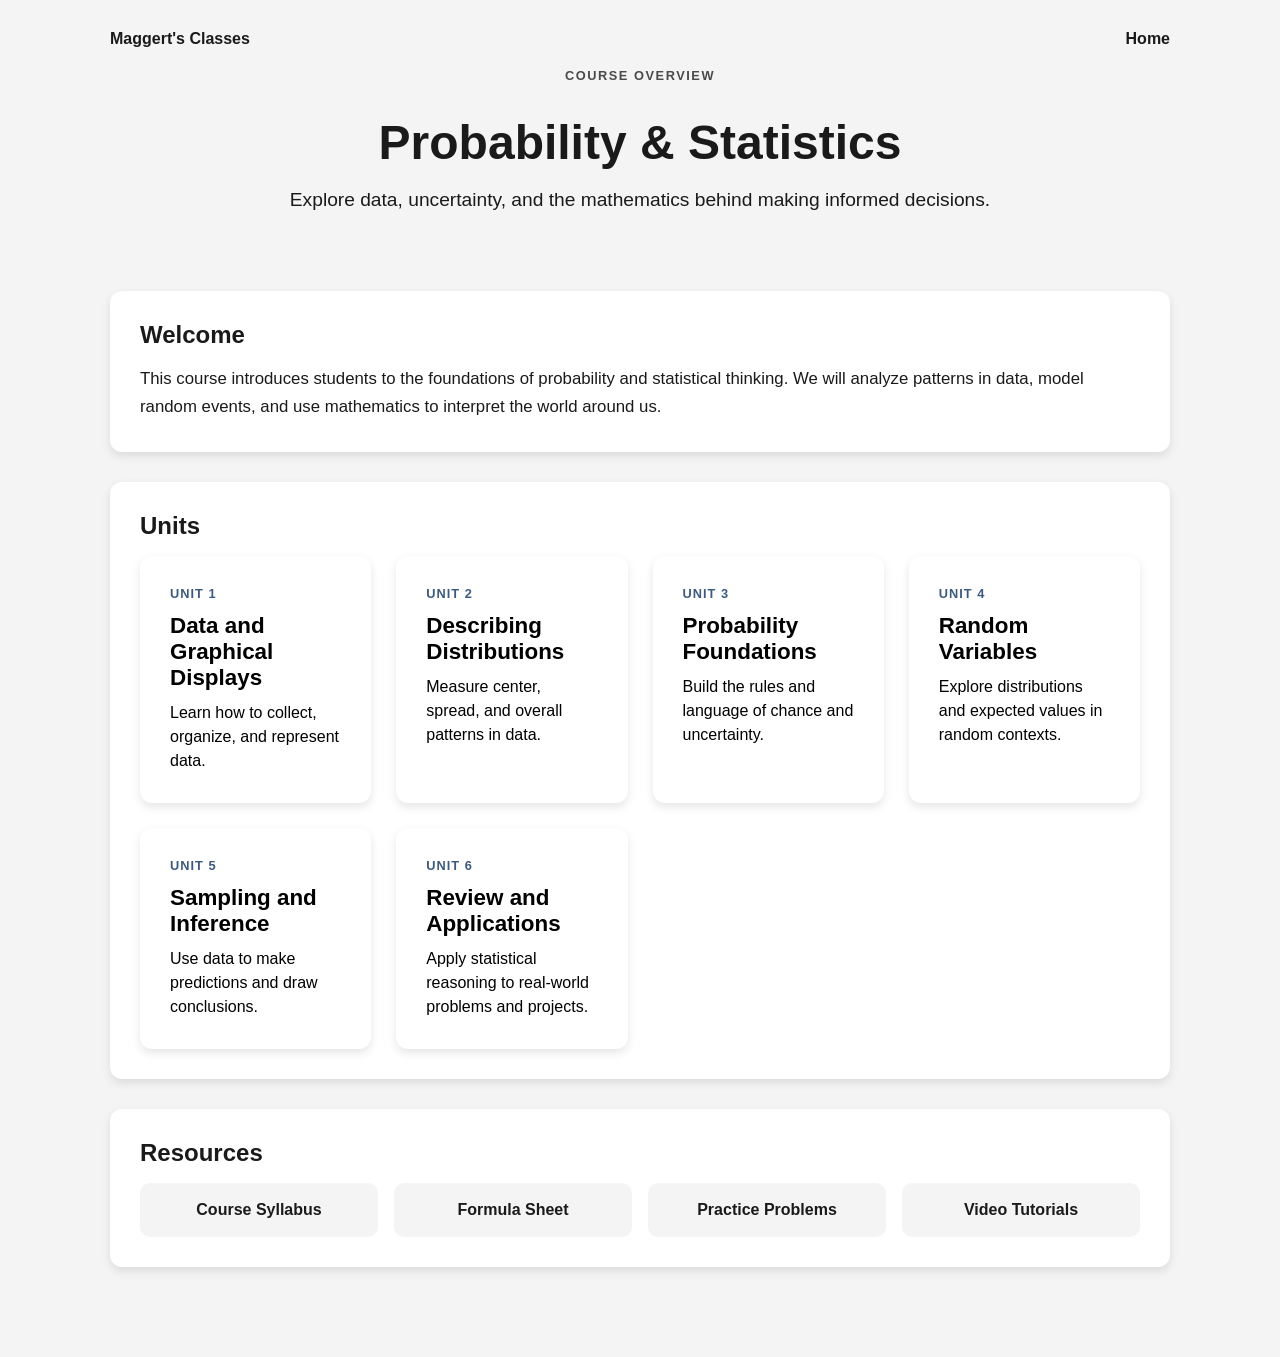
==== Prob&Stats/index.html @ a56d395f "Initial website" ====
<!DOCTYPE html>
<html lang="en">
<head>
    <meta charset="UTF-8">
    <meta name="viewport" content="width=device-width, initial-scale=1.0">
    <title>Probability & Statistics</title>
    <link rel="stylesheet" href="../css/style.css">
</head>
<body>
    <header class="site-header">
        <nav class="top-nav">
            <a href="../index.html" class="nav-link">Maggert's Classes</a>
            <a href="../index.html" class="nav-link">Home</a>
        </nav>

        <div class="header-content">
            <p class="eyebrow">Course Overview</p>
            <h1>Probability & Statistics</h1>
            <p>Explore data, uncertainty, and the mathematics behind making informed decisions.</p>
        </div>
    </header>

    <main class="course-page">
        <section class="welcome">
            <h2>Welcome</h2>
            <p>
                This course introduces students to the foundations of probability and statistical thinking.
                We will analyze patterns in data, model random events, and use mathematics to interpret the world around us.
            </p>
        </section>

        <section class="unit-section">
            <h2>Units</h2>
            <div class="course-grid unit-grid">
                <a href="unit-1.html" class="course-card unit-card">
                    <span class="unit-label">Unit 1</span>
                    <h3>Data and Graphical Displays</h3>
                    <p>Learn how to collect, organize, and represent data.</p>
                </a>

                <a href="unit-2.html" class="course-card unit-card">
                    <span class="unit-label">Unit 2</span>
                    <h3>Describing Distributions</h3>
                    <p>Measure center, spread, and overall patterns in data.</p>
                </a>

                <a href="unit-3.html" class="course-card unit-card">
                    <span class="unit-label">Unit 3</span>
                    <h3>Probability Foundations</h3>
                    <p>Build the rules and language of chance and uncertainty.</p>
                </a>

                <a href="unit-4.html" class="course-card unit-card">
                    <span class="unit-label">Unit 4</span>
                    <h3>Random Variables</h3>
                    <p>Explore distributions and expected values in random contexts.</p>
                </a>

                <a href="unit-5.html" class="course-card unit-card">
                    <span class="unit-label">Unit 5</span>
                    <h3>Sampling and Inference</h3>
                    <p>Use data to make predictions and draw conclusions.</p>
                </a>

                <a href="unit-6.html" class="course-card unit-card">
                    <span class="unit-label">Unit 6</span>
                    <h3>Review and Applications</h3>
                    <p>Apply statistical reasoning to real-world problems and projects.</p>
                </a>
            </div>
        </section>

        <section class="resources">
            <h2>Resources</h2>
            <ul class="resource-list">
                <li><a href="#">Course Syllabus</a></li>
                <li><a href="#">Formula Sheet</a></li>
                <li><a href="#">Practice Problems</a></li>
                <li><a href="#">Video Tutorials</a></li>
            </ul>
        </section>
    </main>
</body>
</html>
---- css/style.css ----
* {
    box-sizing: border-box;
}

html {
    scroll-behavior: smooth;
}

body {
    margin: 0;
    font-family: Arial, sans-serif;
    background-color: #f4f4f4;
    color: #1a1a1a;
}

header {
    text-align: center;
    padding: 60px 20px 40px;
}

header h1 {
    margin-bottom: 10px;
    font-size: 3rem;
}

header p {
    font-size: 1.2rem;
}

.site-header {
    padding-top: 30px;
    background-color: #f4f4f4;
}

.top-nav {
    max-width: 1100px;
    margin: 0 auto 20px;
    padding: 0 20px;
    display: flex;
    justify-content: space-between;
    align-items: center;
    gap: 15px;
}

.nav-link {
    color: #1a1a1a;
    text-decoration: none;
    font-weight: 600;
}

.nav-link:hover {
    text-decoration: underline;
}

.header-content {
    max-width: 800px;
    margin: 0 auto;
    padding: 0 20px 20px;
}

.eyebrow {
    margin: 0 0 10px;
    text-transform: uppercase;
    letter-spacing: 0.12em;
    font-size: 0.8rem;
    font-weight: 700;
    color: #4a4a4a;
}

.course-page {
    max-width: 1100px;
    margin: 0 auto;
    padding: 0 20px 60px;
}

.welcome,
.unit-section,
.resources {
    background-color: white;
    border-radius: 12px;
    box-shadow: 0 4px 10px rgba(0, 0, 0, 0.1);
    padding: 30px;
    margin-bottom: 30px;
}

.welcome h2,
.unit-section h2,
.resources h2 {
    margin-top: 0;
    margin-bottom: 16px;
}

.welcome p {
    margin: 0;
    line-height: 1.7;
    font-size: 1.05rem;
}

.course-grid {
    max-width: 1000px;
    margin: auto;
    padding: 20px;

    display: grid;
    grid-template-columns: repeat(auto-fit, minmax(220px, 1fr));
    gap: 25px;
}

.unit-grid {
    padding: 0;
    max-width: none;
}

.course-card {
    display: block;
    padding: 30px;

    background-color: white;

    border-radius: 12px;

    text-decoration: none;
    color: black;

    box-shadow: 0 4px 10px rgba(0, 0, 0, 0.1);

    transition: transform 0.2s, box-shadow 0.2s;
}

.unit-card {
    min-height: 220px;
    display: flex;
    flex-direction: column;
    justify-content: flex-start;
}

.unit-label {
    display: inline-block;
    margin-bottom: 12px;
    font-size: 0.8rem;
    font-weight: 700;
    letter-spacing: 0.08em;
    text-transform: uppercase;
    color: #3d5a80;
}

.unit-card h3 {
    margin: 0 0 10px;
    font-size: 1.4rem;
}

.unit-card p {
    margin: 0;
    line-height: 1.5;
}

.course-card:hover {
    transform: translateY(-5px);

    box-shadow: 0 8px 20px rgba(0, 0, 0, 0.15);
}

.resource-list {
    list-style: none;
    padding: 0;
    margin: 0;
    display: grid;
    grid-template-columns: repeat(auto-fit, minmax(180px, 1fr));
    gap: 16px;
}

.resource-list a {
    display: block;
    padding: 18px 20px;
    background: #f4f4f4;
    border-radius: 10px;
    color: #1a1a1a;
    text-decoration: none;
    font-weight: 600;
    text-align: center;
}

.resource-list a:hover {
    background: #e9e9e9;
}

.unit-header {
    padding: 24px 20px 18px;
    border-bottom: 1px solid #d9d9d9;
}

.site-branding {
    display: flex;
    justify-content: center;
    align-items: center;
    gap: 12px;
    flex-wrap: wrap;
    font-weight: 700;
    margin-bottom: 12px;
}

.brand-name,
.course-name {
    font-size: 1.4rem;
}

.brand-separator {
    color: #666;
    font-size: 1.2rem;
}

.utility-nav {
    display: flex;
    justify-content: center;
    gap: 18px;
    flex-wrap: wrap;
}

.utility-nav a {
    color: #1a1a1a;
    text-decoration: none;
    font-weight: 600;
}

.utility-nav a:hover {
    text-decoration: underline;
}

.unit-page {
    max-width: 1200px;
    margin: 0 auto;
    padding: 40px 20px 60px;
}

.unit-shell {
    display: grid;
    grid-template-columns: 260px minmax(0, 1fr);
    gap: 28px;
    align-items: start;
}

.unit-sidebar {
    position: sticky;
    top: 20px;
    background: white;
    border-radius: 12px;
    box-shadow: 0 4px 10px rgba(0, 0, 0, 0.08);
    padding: 20px 18px;
}

.sidebar-header {
    border-bottom: 1px solid #e3e3e3;
    margin-bottom: 12px;
    padding-bottom: 12px;
}

.sidebar-label {
    margin: 0 0 6px;
    font-size: 0.8rem;
    font-weight: 700;
    letter-spacing: 0.08em;
    text-transform: uppercase;
    color: #4a4a4a;
}

.sidebar-header h2 {
    margin: 0;
    font-size: 1.6rem;
}

.lesson-nav {
    display: flex;
    flex-direction: column;
    gap: 8px;
}

.lesson-nav a {
    display: block;
    padding: 10px 12px;
    border-radius: 8px;
    color: #1a1a1a;
    text-decoration: none;
    font-weight: 600;
    transition: background-color 0.2s ease;
}

.lesson-nav a:hover,
.lesson-nav a:focus {
    background: #f0f0f0;
}

.unit-content {
    display: flex;
    flex-direction: column;
    gap: 24px;
}

.lesson {
    background: white;
    border-radius: 12px;
    box-shadow: 0 4px 10px rgba(0, 0, 0, 0.08);
    padding: 28px 30px;
}

.lesson-header {
    margin-bottom: 14px;
}

.lesson-number {
    margin: 0 0 8px;
    color: #3d5a80;
    font-weight: 700;
    text-transform: uppercase;
    letter-spacing: 0.08em;
    font-size: 0.75rem;
}

.lesson h3 {
    margin: 0;
    font-size: 1.8rem;
}

.lesson h4 {
    margin: 0 0 12px;
    font-size: 1.1rem;
    color: #1a1a1a;
}

.lesson p {
    margin: 0;
    line-height: 1.7;
    font-size: 1.02rem;
}

.lesson-section {
    border: 1px solid #e6e6e6;
    background: #fafafa;
    border-radius: 10px;
    padding: 18px 20px;
    margin-top: 18px;
}

.lesson-callout {
    display: inline-block;
    background: #ffffff;
    border-left: 4px solid #3d5a80;
    border-radius: 8px;
    padding: 12px 16px;
    margin: 0 0 14px;
}

.lesson-callout.emphasis {
    background: #edf5ff;
    border-left-color: #2d6a9f;
}

.lesson-list {
    margin: 0;
    padding-left: 20px;
    line-height: 1.7;
}

.lesson-ordered-list {
    list-style: decimal;
}

.mini-table {
    width: 100%;
    border-collapse: collapse;
    margin: 14px 0;
    background: white;
    border: 1px solid #dfe3e8;
}

.mini-table th,
.mini-table td {
    border: 1px solid #dfe3e8;
    padding: 10px 12px;
    text-align: left;
}

.mini-table th {
    background: #f0f4f8;
}

.lesson-bellringer,
.lesson-objectives,
.lesson-explore,
.lesson-simulation,
.lesson-questions,
.lesson-big-idea,
.lesson-apply,
.lesson-closure {
    position: relative;
}

.lesson-bellringer {
    background: #f3f7fb;
}

.lesson-objectives {
    background: #f8f6f1;
}

.lesson-explore {
    background: #f7fbf7;
}

.lesson-simulation {
    background: #f9f3fb;
}

.lesson-questions {
    background: #fdfaf1;
}

.lesson-big-idea {
    background: #eef8f9;
}

.lesson-apply {
    background: #f5f8f3;
}

.lesson-closure {
    background: #f8f3f3;
}

.simulation-widget {
    display: block;
    min-height: 120px;
    border: 2px dashed #c7c7c7;
    border-radius: 8px;
    background: rgba(255, 255, 255, 0.4);
    padding: 18px;
}

.simulation-widget p {
    color: #4a4a4a;
}

@media (max-width: 820px) {
    .unit-shell {
        grid-template-columns: 1fr;
    }

    .unit-sidebar {
        position: static;
    }

    .lesson-nav {
        display: grid;
        grid-template-columns: repeat(auto-fit, minmax(140px, 1fr));
    }
}

@media (max-width: 600px) {
    header {
        padding-top: 35px;
    }

    header h1 {
        font-size: 2.4rem;
    }

    .top-nav {
        flex-direction: column;
        justify-content: center;
    }

    .welcome,
    .unit-section,
    .resources {
        padding: 22px 18px;
    }

    .course-grid {
        padding: 10px 0;
    }

    .lesson {
        padding: 22px 18px;
    }

    .lesson h3 {
        font-size: 1.5rem;
    }
}
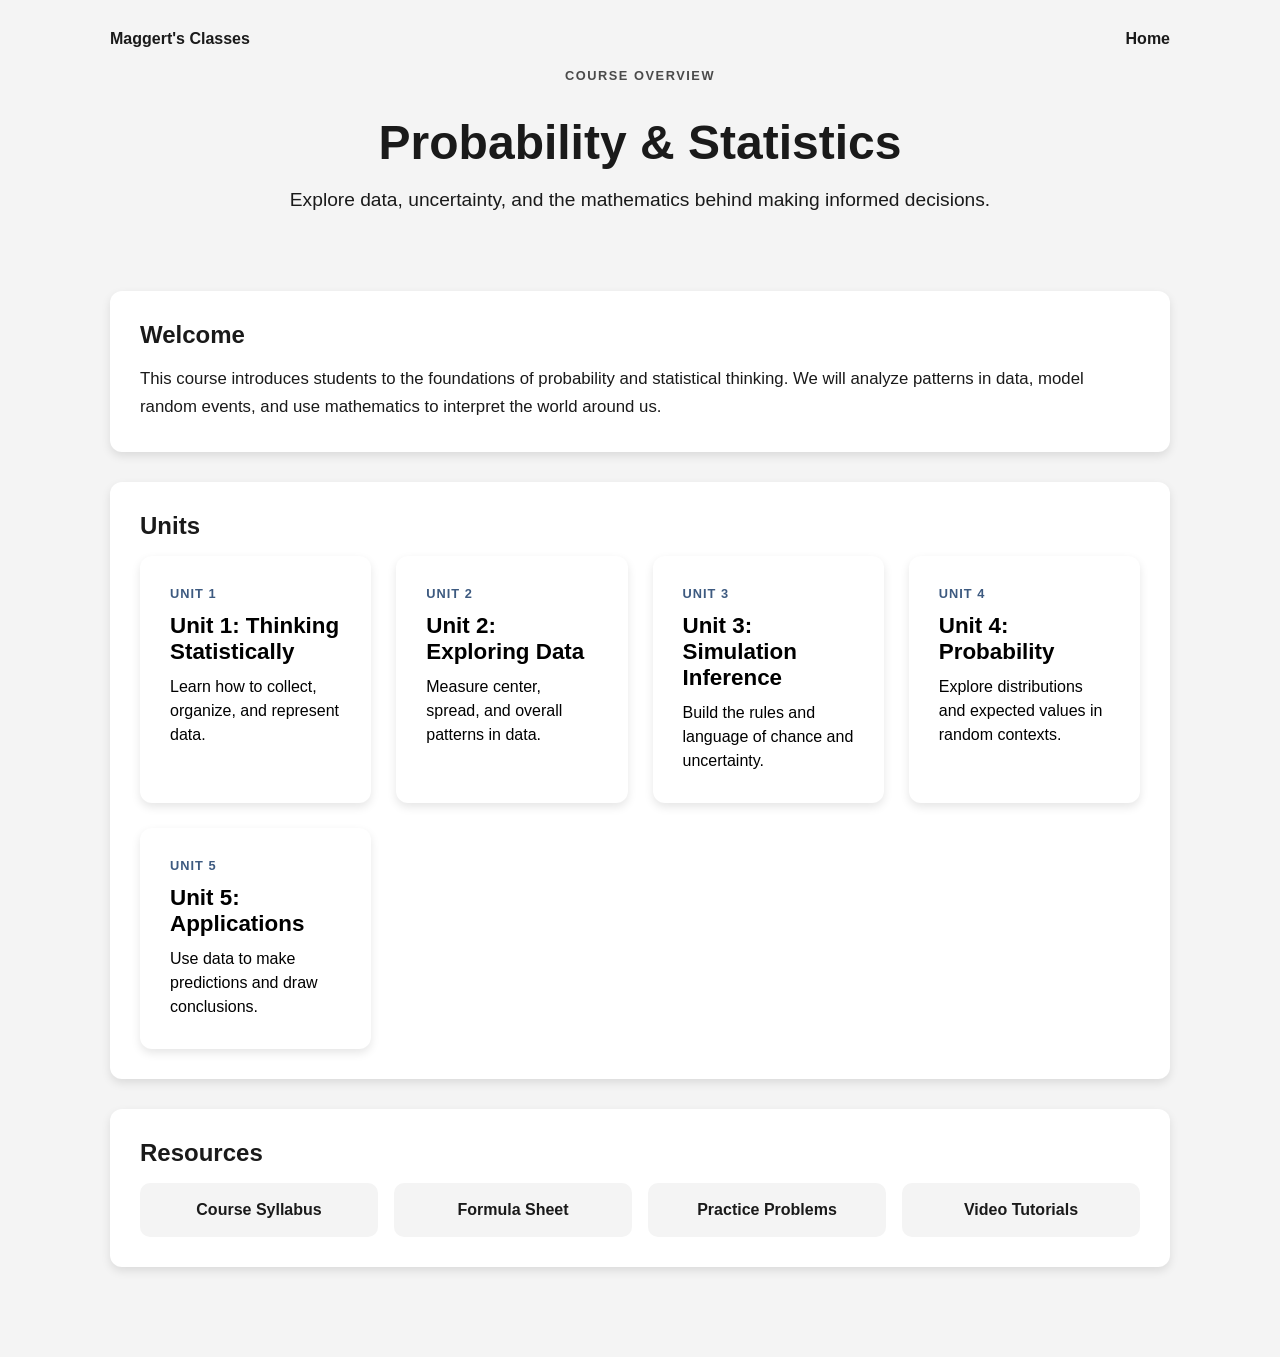
==== commit 4ef370b0: "Update website" ====
--- a/Prob&Stats/index.html
+++ b/Prob&Stats/index.html
@@ -34,38 +34,32 @@
             <div class="course-grid unit-grid">
                 <a href="unit-1.html" class="course-card unit-card">
                     <span class="unit-label">Unit 1</span>
-                    <h3>Data and Graphical Displays</h3>
+                    <h3>Unit 1: Thinking Statistically</h3>
                     <p>Learn how to collect, organize, and represent data.</p>
                 </a>
 
                 <a href="unit-2.html" class="course-card unit-card">
                     <span class="unit-label">Unit 2</span>
-                    <h3>Describing Distributions</h3>
+                    <h3>Unit 2: Exploring Data</h3>
                     <p>Measure center, spread, and overall patterns in data.</p>
                 </a>
 
                 <a href="unit-3.html" class="course-card unit-card">
                     <span class="unit-label">Unit 3</span>
-                    <h3>Probability Foundations</h3>
+                    <h3>Unit 3: Simulation Inference</h3>
                     <p>Build the rules and language of chance and uncertainty.</p>
                 </a>
 
                 <a href="unit-4.html" class="course-card unit-card">
                     <span class="unit-label">Unit 4</span>
-                    <h3>Random Variables</h3>
+                    <h3>Unit 4: Probability</h3>
                     <p>Explore distributions and expected values in random contexts.</p>
                 </a>
 
                 <a href="unit-5.html" class="course-card unit-card">
                     <span class="unit-label">Unit 5</span>
-                    <h3>Sampling and Inference</h3>
+                    <h3>Unit 5: Applications</h3>
                     <p>Use data to make predictions and draw conclusions.</p>
-                </a>
-
-                <a href="unit-6.html" class="course-card unit-card">
-                    <span class="unit-label">Unit 6</span>
-                    <h3>Review and Applications</h3>
-                    <p>Apply statistical reasoning to real-world problems and projects.</p>
                 </a>
             </div>
         </section>
--- a/css/style.css
+++ b/css/style.css
@@ -358,6 +358,66 @@
     margin: 0;
     padding-left: 20px;
     line-height: 1.7;
+}
+
+.answer-toggle {
+    margin: 0 0 14px;
+    padding: 8px 12px;
+    border: 1px solid #3d5a80;
+    border-radius: 6px;
+    background: #ffffff;
+    color: #1a1a1a;
+    font: inherit;
+    cursor: pointer;
+}
+
+.answer-toggle:hover {
+    background: #edf5ff;
+}
+
+.possible-answer {
+    margin-top: 14px !important;
+    padding: 12px 14px;
+    border-left: 4px solid #3d5a80;
+    background: #ffffff;
+}
+
+.glossary-term {
+    position: relative;
+    font-weight: 700;
+    text-decoration: underline dotted;
+    text-underline-offset: 3px;
+    cursor: help;
+}
+
+.glossary-definition {
+    display: none;
+    position: absolute;
+    z-index: 2;
+    top: calc(100% + 8px);
+    left: 0;
+    width: 260px;
+    padding: 10px 12px;
+    border: 1px solid #cfd8e3;
+    border-radius: 6px;
+    background: #ffffff;
+    box-shadow: 0 4px 12px rgba(26, 26, 26, 0.14);
+    font-size: 0.92rem;
+    font-weight: 400;
+    line-height: 1.45;
+    text-decoration: none;
+    cursor: default;
+}
+
+.glossary-term.is-open .glossary-definition {
+    display: block;
+}
+
+@media (hover: hover) {
+    .glossary-term:hover .glossary-definition,
+    .glossary-term:focus .glossary-definition {
+        display: block;
+    }
 }
 
 .lesson-ordered-list {
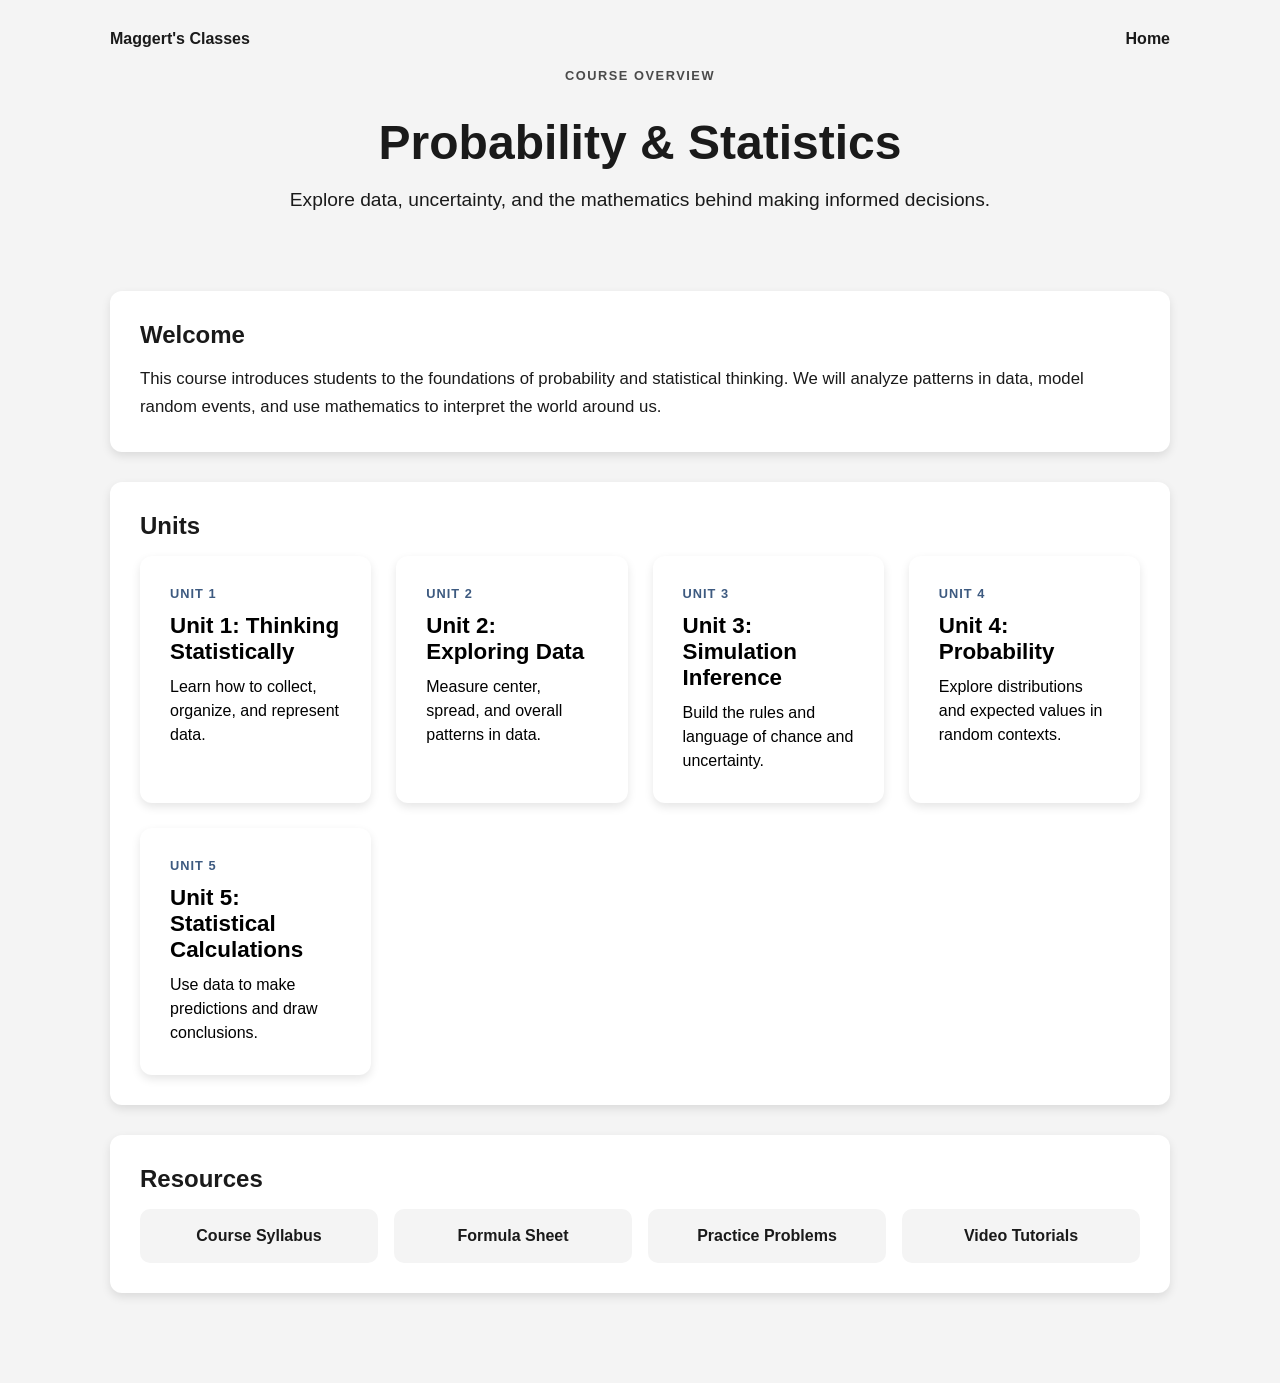
==== commit 209c426c: "Update website" ====
--- a/Prob&Stats/index.html
+++ b/Prob&Stats/index.html
@@ -58,7 +58,7 @@
 
                 <a href="unit-5.html" class="course-card unit-card">
                     <span class="unit-label">Unit 5</span>
-                    <h3>Unit 5: Applications</h3>
+                    <h3>Unit 5: Statistical Calculations</h3>
                     <p>Use data to make predictions and draw conclusions.</p>
                 </a>
             </div>
--- a/css/style.css
+++ b/css/style.css
@@ -380,6 +380,92 @@
     padding: 12px 14px;
     border-left: 4px solid #3d5a80;
     background: #ffffff;
+}
+
+.simulation-panel {
+    margin: 18px 0;
+    padding: 16px;
+    border: 1px solid #dfe3e8;
+    background: #ffffff;
+}
+
+.simulation-controls {
+    display: flex;
+    flex-wrap: wrap;
+    gap: 10px;
+    align-items: center;
+    margin-bottom: 14px;
+}
+
+.simulation-button {
+    min-height: 42px;
+    padding: 8px 14px;
+    border: 1px solid #3d5a80;
+    border-radius: 6px;
+    background: #3d5a80;
+    color: #ffffff;
+    font: inherit;
+    cursor: pointer;
+}
+
+.simulation-button:hover,
+.simulation-button:focus {
+    background: #2d4664;
+}
+
+.simulation-controls label {
+    display: inline-flex;
+    align-items: center;
+    gap: 8px;
+}
+
+.simulation-controls select {
+    min-height: 42px;
+    padding: 6px 8px;
+    border: 1px solid #b8c2cc;
+    border-radius: 4px;
+    background: #ffffff;
+    font: inherit;
+}
+
+.simulation-result,
+.simulation-summary {
+    margin: 10px 0 !important;
+}
+
+.simulation-chart {
+    display: flex;
+    align-items: flex-end;
+    gap: 4px;
+    min-height: 150px;
+    padding: 12px 6px 0;
+    border-bottom: 1px solid #b8c2cc;
+    overflow-x: auto;
+}
+
+.chart-column {
+    display: flex;
+    flex: 1 0 22px;
+    flex-direction: column;
+    align-items: center;
+    justify-content: flex-end;
+    min-height: 138px;
+    gap: 5px;
+}
+
+.chart-bar {
+    display: block;
+    width: 100%;
+    min-height: 4px;
+    background: #9aaabd;
+}
+
+.chart-column.is-qualifying .chart-bar {
+    background: #c96b4b;
+}
+
+.chart-label {
+    font-size: 0.78rem;
 }
 
 .glossary-term {
@@ -545,4 +631,139 @@
     .lesson h3 {
         font-size: 1.5rem;
     }
+}
+
+.line-fit-widget {
+    margin: 18px 0;
+    padding: 16px;
+    border: 1px solid #dfe3e8;
+    background: #ffffff;
+}
+
+.line-fit-controls {
+    display: grid;
+    grid-template-columns: repeat(2, minmax(220px, 1fr));
+    gap: 14px 22px;
+    align-items: end;
+}
+
+.line-fit-controls label {
+    display: flex;
+    flex-direction: column;
+    gap: 6px;
+    font-weight: 700;
+}
+
+.line-fit-controls input[type="range"] {
+    width: 100%;
+    min-height: 28px;
+    accent-color: #3d5a80;
+}
+
+.line-fit-check {
+    flex-direction: row !important;
+    align-items: center;
+    grid-column: 1 / -1;
+}
+
+.line-fit-equations {
+    margin: 16px 0;
+    padding: 12px 14px;
+    border-left: 4px solid #3d5a80;
+    background: #f5f8fb;
+}
+
+.line-fit-equations p {
+    margin: 5px 0;
+}
+
+.line-fit-equations output {
+    font-weight: 700;
+}
+
+.line-fit-chart-wrap {
+    width: 100%;
+    overflow-x: auto;
+}
+
+.line-fit-chart {
+    display: block;
+    width: 100%;
+    min-width: 520px;
+    height: auto;
+    background: #fbfcfe;
+    border: 1px solid #dfe3e8;
+}
+
+.line-fit-chart text {
+    fill: #334155;
+    font-size: 13px;
+}
+
+.line-fit-grid {
+    stroke: #e3e8ee;
+    stroke-width: 1;
+}
+
+.line-fit-axis {
+    stroke: #526273;
+    stroke-width: 1.5;
+}
+
+.line-fit-axis-label {
+    font-weight: 700;
+}
+
+.line-fit-point {
+    fill: #3d5a80;
+    stroke: #ffffff;
+    stroke-width: 2;
+}
+
+.line-fit-student {
+    stroke: #d97706;
+    stroke-width: 3;
+}
+
+.line-fit-regression {
+    stroke: #2d6a9f;
+    stroke-width: 3;
+    stroke-dasharray: 9 6;
+}
+
+.line-fit-residual {
+    stroke: #b45309;
+    stroke-width: 1.5;
+    stroke-dasharray: 4 3;
+}
+
+.line-fit-residual-note {
+    margin: 12px 0 0;
+    font-size: 0.92rem;
+}
+
+@media (max-width: 700px) {
+    .line-fit-controls {
+        grid-template-columns: 1fr;
+    }
+}
+
+.fraction {
+  display: inline-flex;
+  flex-direction: column;
+  vertical-align: middle;
+  text-align: center;
+  line-height: 1.1;
+  margin: 0 4px;
+}
+
+.fraction .numerator {
+  display: block;
+  padding: 0 4px 2px;
+  border-bottom: 1px solid currentColor;
+}
+
+.fraction .denominator {
+  display: block;
+  padding: 2px 4px 0;
 }
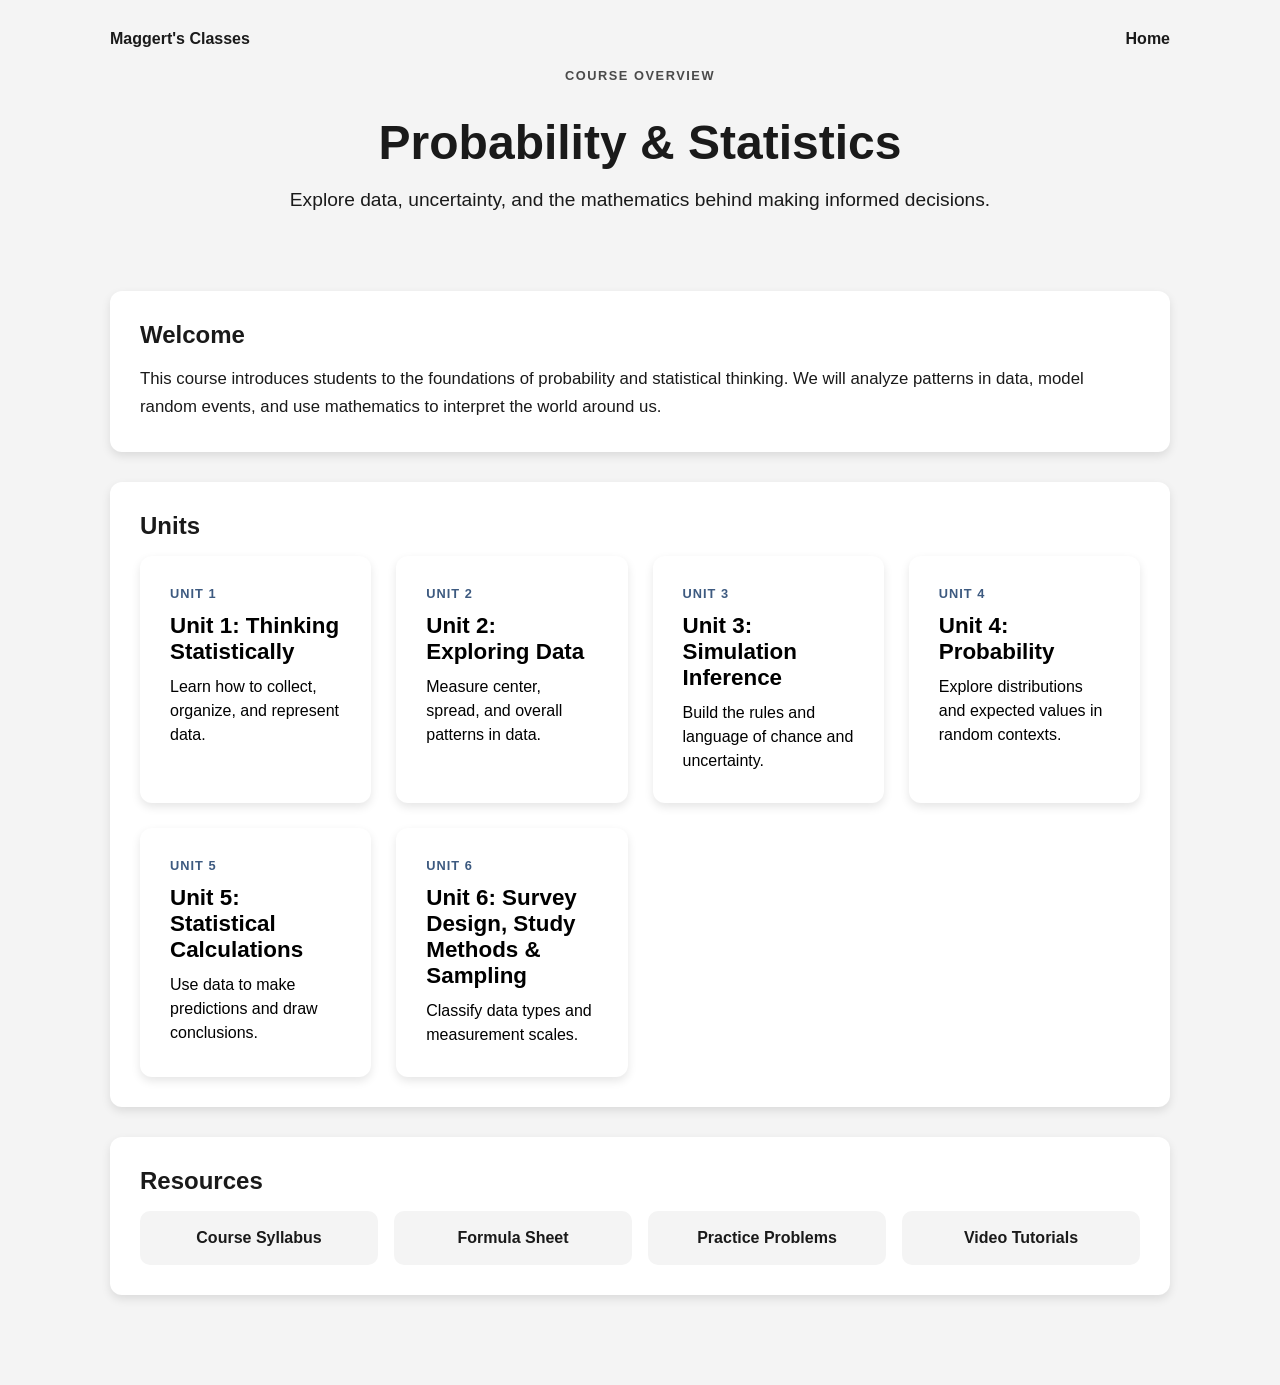
==== commit df5374f3: "Update website" ====
--- a/Prob&Stats/index.html
+++ b/Prob&Stats/index.html
@@ -61,6 +61,12 @@
                     <h3>Unit 5: Statistical Calculations</h3>
                     <p>Use data to make predictions and draw conclusions.</p>
                 </a>
+
+                <a href="unit-6.html#lesson-28" class="course-card unit-card">
+                    <span class="unit-label">Unit 6</span>
+                    <h3>Unit 6: Survey Design, Study Methods & Sampling</h3>
+                    <p>Classify data types and measurement scales.</p>
+                </a>
             </div>
         </section>
 
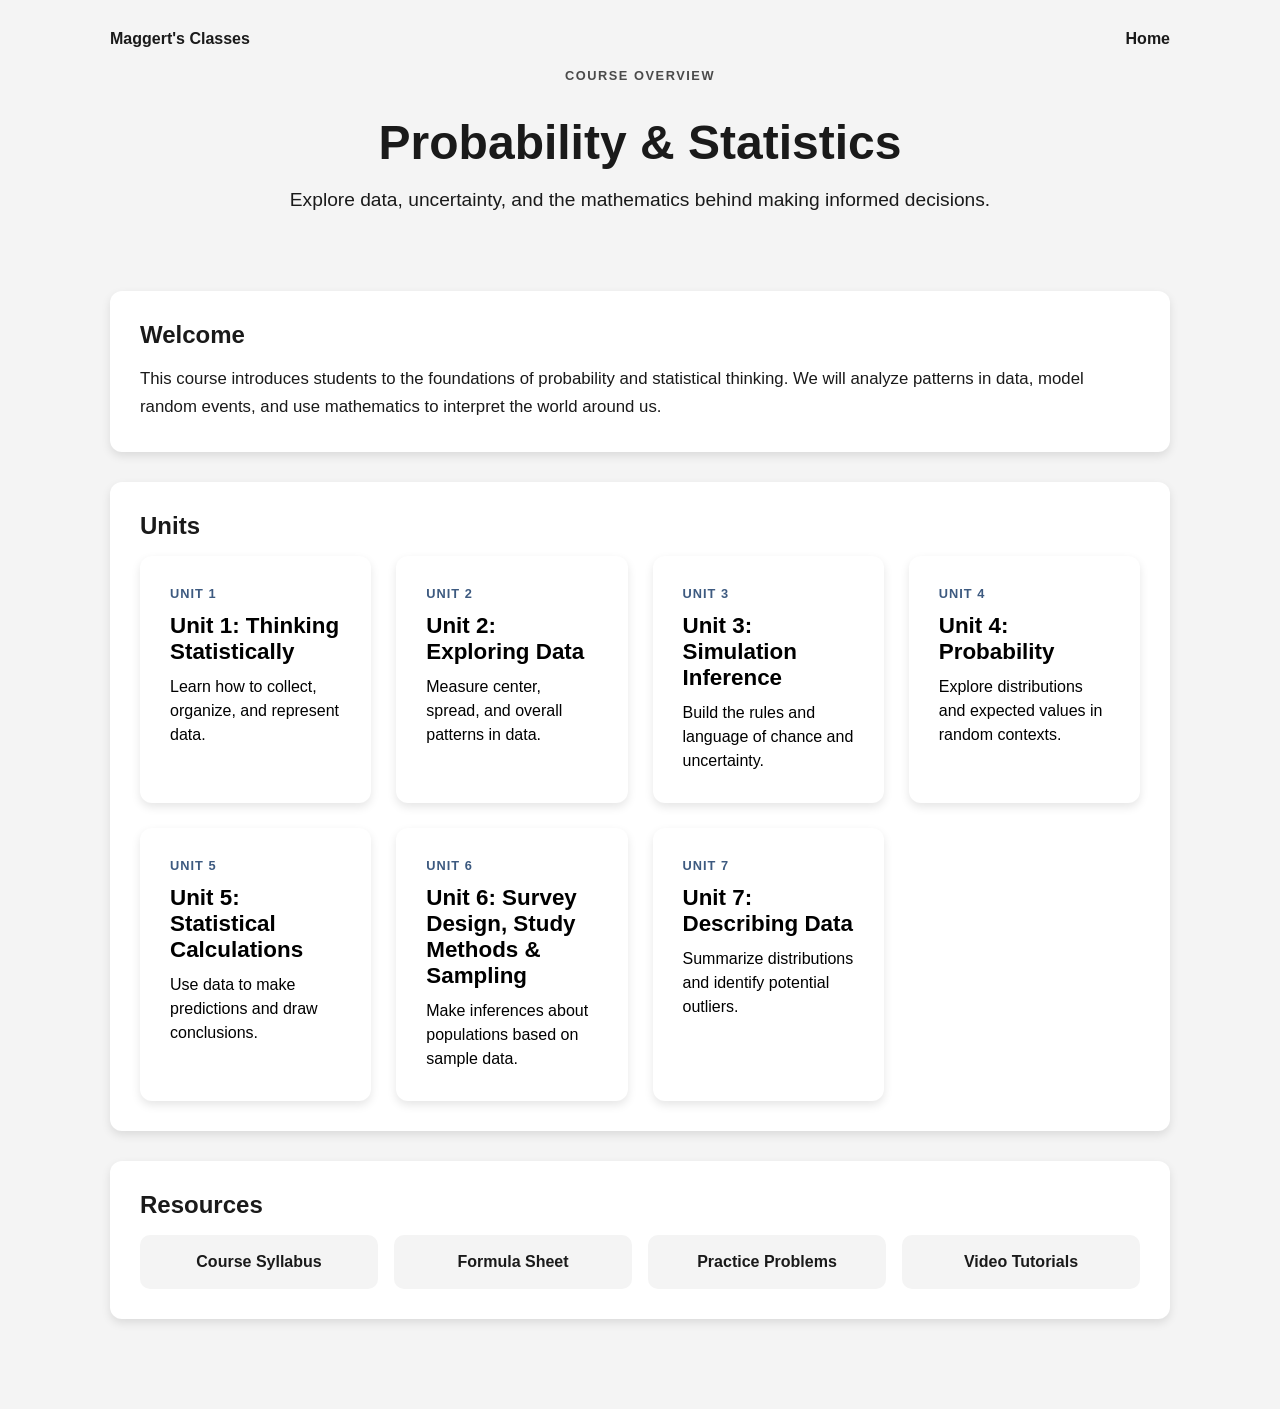
==== commit 0a893df1: "Update website" ====
--- a/Prob&Stats/index.html
+++ b/Prob&Stats/index.html
@@ -62,10 +62,16 @@
                     <p>Use data to make predictions and draw conclusions.</p>
                 </a>
 
-                <a href="unit-6.html#lesson-28" class="course-card unit-card">
+                <a href="unit-6.html" class="course-card unit-card">
                     <span class="unit-label">Unit 6</span>
                     <h3>Unit 6: Survey Design, Study Methods & Sampling</h3>
-                    <p>Classify data types and measurement scales.</p>
+                    <p>Make inferences about populations based on sample data.</p>
+                </a>
+
+                <a href="unit-7.html#lesson-30" class="course-card unit-card">
+                    <span class="unit-label">Unit 7</span>
+                    <h3>Unit 7: Describing Data</h3>
+                    <p>Summarize distributions and identify potential outliers.</p>
                 </a>
             </div>
         </section>
